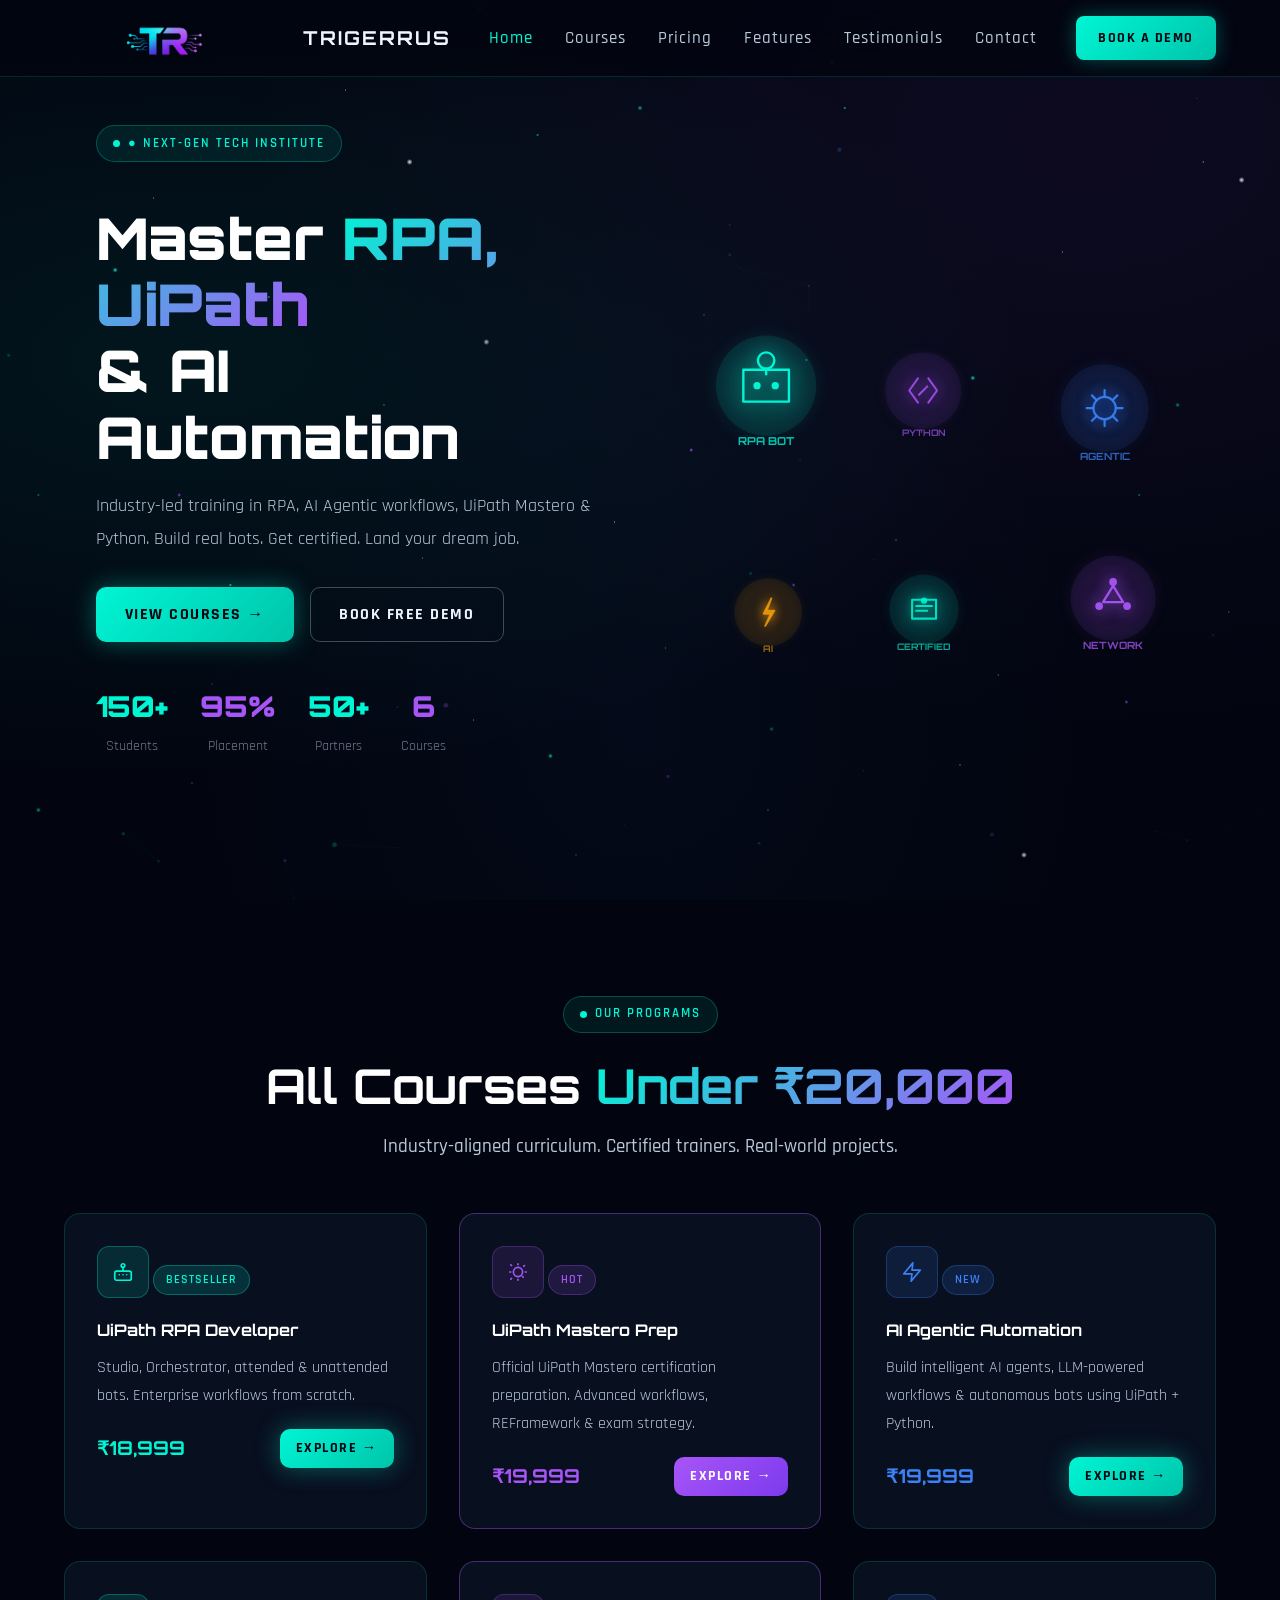
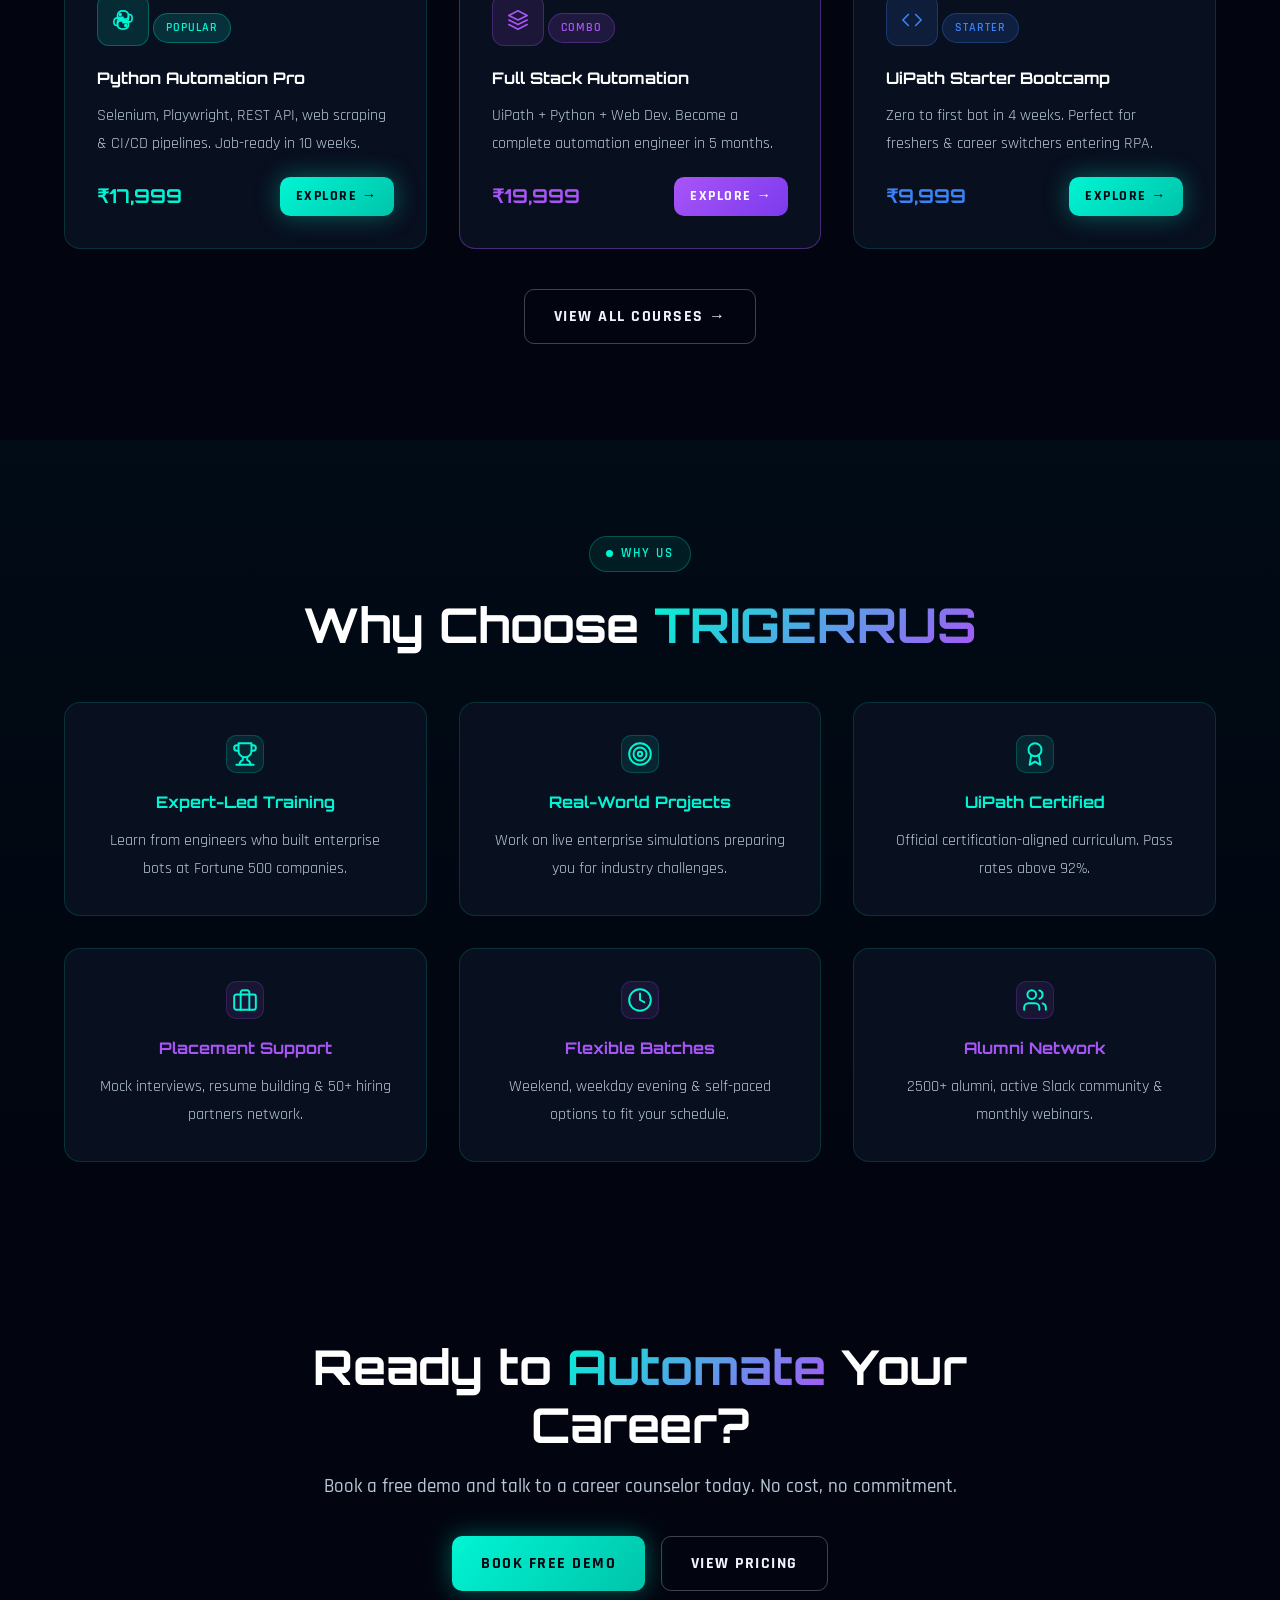
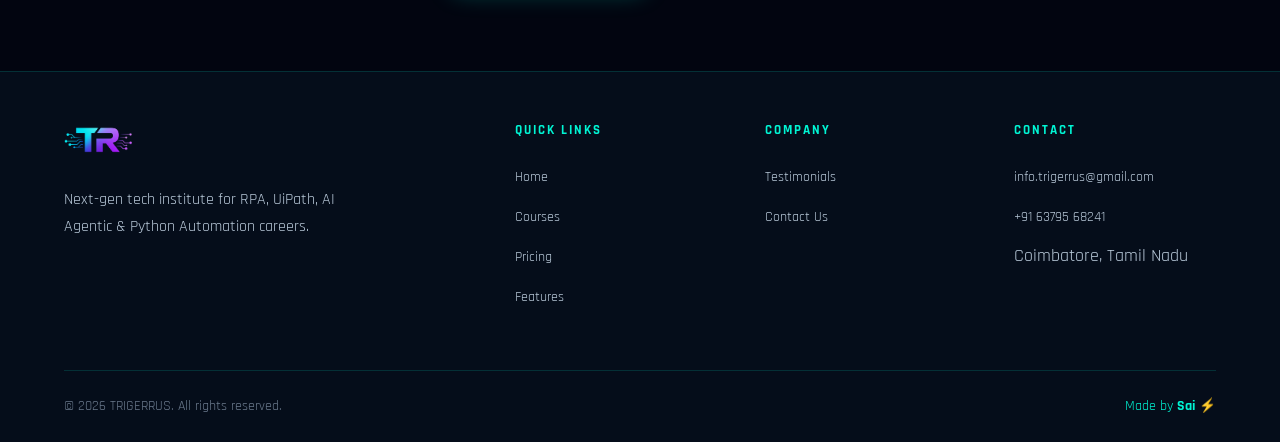
==== index.html @ ff3c1d86 "first commit" ====
<!DOCTYPE html>
<html lang="en">
<head>
  <meta charset="UTF-8"/>
  <meta name="viewport" content="width=device-width,initial-scale=1.0"/>
  <title>TRIGERRUS — Master RPA, UiPath & AI Automation</title>
  <link rel="stylesheet" href="css/style.css"/>
</head>
<body>
<div class="stars-bg"></div>
<canvas id="neuralCanvas" style="position:fixed;inset:0;z-index:0;pointer-events:none;opacity:0.35;"></canvas>

<div id="navbar-placeholder"></div>

<!-- HERO -->
<section class="hero-section" style="min-height:100vh;display:flex;align-items:center;padding-top:5rem;position:relative;z-index:2;">
  <div style="max-width:1200px;margin:0 auto;padding:0 2rem;display:grid;grid-template-columns:1fr 1fr;gap:4rem;align-items:center;">

    <!-- LEFT TEXT -->
    <div>
      <div class="section-tag fade-up">● NEXT-GEN TECH INSTITUTE</div>
      <h1 class="fade-up fade-up-delay-1" style="font-family:'Orbitron',sans-serif;font-size:clamp(2rem,4.5vw,3.8rem);font-weight:900;line-height:1.15;margin:1.2rem 0;">
        Master <span class="gradient-text">RPA, UiPath</span><br/>& AI Automation
      </h1>
      <p class="fade-up fade-up-delay-2" style="color:var(--text-secondary);font-size:1.15rem;line-height:1.8;margin-bottom:2rem;max-width:500px;">
        Industry-led training in RPA, AI Agentic workflows, UiPath Mastero & Python. Build real bots. Get certified. Land your dream job.
      </p>
      <div class="fade-up fade-up-delay-3" style="display:flex;gap:1rem;flex-wrap:wrap;">
        <a href="pages/courses.html" class="btn btn-primary">VIEW COURSES →</a>
        <a href="pages/contact.html" class="btn btn-secondary">BOOK FREE DEMO</a>
      </div>
      <div class="fade-up fade-up-delay-4" style="display:flex;gap:2rem;margin-top:2.5rem;flex-wrap:wrap;">
        <div style="text-align:center;">
          <div style="font-family:'Orbitron',sans-serif;font-size:1.8rem;font-weight:900;color:var(--cyan);" data-count="150" data-suffix="+">0+</div>
          <div style="color:var(--text-muted);font-size:0.9rem;margin-top:0.2rem;">Students</div>
        </div>
        <div style="text-align:center;">
          <div style="font-family:'Orbitron',sans-serif;font-size:1.8rem;font-weight:900;color:var(--purple);" data-count="95" data-suffix="%">0%</div>
          <div style="color:var(--text-muted);font-size:0.9rem;margin-top:0.2rem;">Placement</div>
        </div>
        <div style="text-align:center;">
          <div style="font-family:'Orbitron',sans-serif;font-size:1.8rem;font-weight:900;color:var(--cyan);" data-count="50" data-suffix="+">0+</div>
          <div style="color:var(--text-muted);font-size:0.9rem;margin-top:0.2rem;">Partners</div>
        </div>
        <div style="text-align:center;">
          <div style="font-family:'Orbitron',sans-serif;font-size:1.8rem;font-weight:900;color:var(--purple);" data-count="6" data-suffix="">0</div>
          <div style="color:var(--text-muted);font-size:0.9rem;margin-top:0.2rem;">Courses</div>
        </div>
      </div>
    </div>

    <!-- RIGHT — 3D Floating Icons -->
    <div class="fade-up fade-up-delay-2" style="position:relative;height:480px;display:flex;align-items:center;justify-content:center;">
      <canvas id="floatCanvas" style="width:100%;height:100%;"></canvas>
    </div>

  </div>
</section>

<!-- COURSES -->
<section style="position:relative;z-index:2;">
  <div style="max-width:1200px;margin:0 auto;">
    <div class="text-center" style="margin-bottom:3rem;">
      <div class="section-tag fade-up">OUR PROGRAMS</div>
      <h2 class="section-title fade-up fade-up-delay-1">All Courses <span class="gradient-text">Under ₹20,000</span></h2>
      <p class="section-subtitle fade-up fade-up-delay-2">Industry-aligned curriculum. Certified trainers. Real-world projects.</p>
    </div>
    <div class="grid-3">
      <div class="card fade-up">
        <div class="icon-box icon-box-cyan icon-cyan" data-icon="robot"></div>
        <span class="badge badge-cyan" style="margin-bottom:0.8rem;">BESTSELLER</span>
        <h3 style="font-family:'Orbitron',sans-serif;font-size:1rem;margin-bottom:0.6rem;">UiPath RPA Developer</h3>
        <p style="color:var(--text-secondary);font-size:0.97rem;margin-bottom:1.2rem;line-height:1.7;">Studio, Orchestrator, attended & unattended bots. Enterprise workflows from scratch.</p>
        <div style="display:flex;justify-content:space-between;align-items:center;">
          <span style="color:var(--cyan);font-family:'Orbitron',sans-serif;font-size:1.2rem;font-weight:700;">₹18,999</span>
          <a href="pages/courses.html" class="btn btn-primary" style="padding:0.45rem 1rem;font-size:0.9rem;">Explore →</a>
        </div>
      </div>
      <div class="card fade-up fade-up-delay-1" style="border-color:rgba(168,85,247,0.4);">
        <div class="icon-box icon-box-purple icon-purple" data-icon="sparkle"></div>
        <span class="badge badge-purple" style="margin-bottom:0.8rem;">HOT</span>
        <h3 style="font-family:'Orbitron',sans-serif;font-size:1rem;margin-bottom:0.6rem;">UiPath Mastero Prep</h3>
        <p style="color:var(--text-secondary);font-size:0.97rem;margin-bottom:1.2rem;line-height:1.7;">Official UiPath Mastero certification preparation. Advanced workflows, REFramework & exam strategy.</p>
        <div style="display:flex;justify-content:space-between;align-items:center;">
          <span style="color:var(--purple);font-family:'Orbitron',sans-serif;font-size:1.2rem;font-weight:700;">₹19,999</span>
          <a href="pages/courses.html" class="btn" style="padding:0.45rem 1rem;font-size:0.9rem;background:var(--gradient-purple);color:#fff;">Explore →</a>
        </div>
      </div>
      <div class="card fade-up fade-up-delay-2">
        <div class="icon-box icon-box-blue icon-blue" data-icon="zap"></div>
        <span class="badge badge-blue" style="margin-bottom:0.8rem;">NEW</span>
        <h3 style="font-family:'Orbitron',sans-serif;font-size:1rem;margin-bottom:0.6rem;">AI Agentic Automation</h3>
        <p style="color:var(--text-secondary);font-size:0.97rem;margin-bottom:1.2rem;line-height:1.7;">Build intelligent AI agents, LLM-powered workflows & autonomous bots using UiPath + Python.</p>
        <div style="display:flex;justify-content:space-between;align-items:center;">
          <span style="color:var(--blue);font-family:'Orbitron',sans-serif;font-size:1.2rem;font-weight:700;">₹19,999</span>
          <a href="pages/courses.html" class="btn btn-primary" style="padding:0.45rem 1rem;font-size:0.9rem;">Explore →</a>
        </div>
      </div>
      <div class="card fade-up">
        <div class="icon-box icon-box-cyan icon-cyan" data-icon="python"></div>
        <span class="badge badge-cyan" style="margin-bottom:0.8rem;">POPULAR</span>
        <h3 style="font-family:'Orbitron',sans-serif;font-size:1rem;margin-bottom:0.6rem;">Python Automation Pro</h3>
        <p style="color:var(--text-secondary);font-size:0.97rem;margin-bottom:1.2rem;line-height:1.7;">Selenium, Playwright, REST API, web scraping & CI/CD pipelines. Job-ready in 10 weeks.</p>
        <div style="display:flex;justify-content:space-between;align-items:center;">
          <span style="color:var(--cyan);font-family:'Orbitron',sans-serif;font-size:1.2rem;font-weight:700;">₹17,999</span>
          <a href="pages/courses.html" class="btn btn-primary" style="padding:0.45rem 1rem;font-size:0.9rem;">Explore →</a>
        </div>
      </div>
      <div class="card fade-up fade-up-delay-1" style="border-color:rgba(168,85,247,0.4);">
        <div class="icon-box icon-box-purple icon-purple" data-icon="layers"></div>
        <span class="badge badge-purple" style="margin-bottom:0.8rem;">COMBO</span>
        <h3 style="font-family:'Orbitron',sans-serif;font-size:1rem;margin-bottom:0.6rem;">Full Stack Automation</h3>
        <p style="color:var(--text-secondary);font-size:0.97rem;margin-bottom:1.2rem;line-height:1.7;">UiPath + Python + Web Dev. Become a complete automation engineer in 5 months.</p>
        <div style="display:flex;justify-content:space-between;align-items:center;">
          <span style="color:var(--purple);font-family:'Orbitron',sans-serif;font-size:1.2rem;font-weight:700;">₹19,999</span>
          <a href="pages/courses.html" class="btn" style="padding:0.45rem 1rem;font-size:0.9rem;background:var(--gradient-purple);color:#fff;">Explore →</a>
        </div>
      </div>
      <div class="card fade-up fade-up-delay-2">
        <div class="icon-box icon-box-blue icon-blue" data-icon="code"></div>
        <span class="badge badge-blue" style="margin-bottom:0.8rem;">STARTER</span>
        <h3 style="font-family:'Orbitron',sans-serif;font-size:1rem;margin-bottom:0.6rem;">UiPath Starter Bootcamp</h3>
        <p style="color:var(--text-secondary);font-size:0.97rem;margin-bottom:1.2rem;line-height:1.7;">Zero to first bot in 4 weeks. Perfect for freshers & career switchers entering RPA.</p>
        <div style="display:flex;justify-content:space-between;align-items:center;">
          <span style="color:var(--blue);font-family:'Orbitron',sans-serif;font-size:1.2rem;font-weight:700;">₹9,999</span>
          <a href="pages/courses.html" class="btn btn-primary" style="padding:0.45rem 1rem;font-size:0.9rem;">Explore →</a>
        </div>
      </div>
    </div>
    <div class="text-center" style="margin-top:2.5rem;">
      <a href="pages/courses.html" class="btn btn-secondary">View All Courses →</a>
    </div>
  </div>
</section>

<!-- WHY TRIGERRUS -->
<section style="background:linear-gradient(180deg,rgba(0,245,212,0.03) 0%,transparent 100%);position:relative;z-index:2;">
  <div style="max-width:1200px;margin:0 auto;">
    <div class="text-center" style="margin-bottom:3rem;">
      <div class="section-tag fade-up">WHY US</div>
      <h2 class="section-title fade-up fade-up-delay-1">Why Choose <span class="gradient-text">TRIGERRUS</span></h2>
    </div>
    <div class="grid-3">
      <div class="card fade-up" style="text-align:center;">
        <div style="display:flex;justify-content:center;margin-bottom:1rem;"><span class="contact-icon" data-icon="trophy"></span></div>
        <h3 style="font-family:'Orbitron',sans-serif;font-size:1rem;margin-bottom:0.7rem;color:var(--cyan);">Expert-Led Training</h3>
        <p style="color:var(--text-secondary);font-size:1rem;line-height:1.7;">Learn from engineers who built enterprise bots at Fortune 500 companies.</p>
      </div>
      <div class="card fade-up fade-up-delay-1" style="text-align:center;">
        <div style="display:flex;justify-content:center;margin-bottom:1rem;"><span class="contact-icon" data-icon="target"></span></div>
        <h3 style="font-family:'Orbitron',sans-serif;font-size:1rem;margin-bottom:0.7rem;color:var(--cyan);">Real-World Projects</h3>
        <p style="color:var(--text-secondary);font-size:1rem;line-height:1.7;">Work on live enterprise simulations preparing you for industry challenges.</p>
      </div>
      <div class="card fade-up fade-up-delay-2" style="text-align:center;">
        <div style="display:flex;justify-content:center;margin-bottom:1rem;"><span class="contact-icon" data-icon="award"></span></div>
        <h3 style="font-family:'Orbitron',sans-serif;font-size:1rem;margin-bottom:0.7rem;color:var(--cyan);">UiPath Certified</h3>
        <p style="color:var(--text-secondary);font-size:1rem;line-height:1.7;">Official certification-aligned curriculum. Pass rates above 92%.</p>
      </div>
      <div class="card fade-up" style="text-align:center;">
        <div style="display:flex;justify-content:center;margin-bottom:1rem;"><span class="contact-icon" style="background:rgba(168,85,247,0.1);border-color:rgba(168,85,247,0.2);" data-icon="briefcase"></span></div>
        <h3 style="font-family:'Orbitron',sans-serif;font-size:1rem;margin-bottom:0.7rem;color:var(--purple);">Placement Support</h3>
        <p style="color:var(--text-secondary);font-size:1rem;line-height:1.7;">Mock interviews, resume building & 50+ hiring partners network.</p>
      </div>
      <div class="card fade-up fade-up-delay-1" style="text-align:center;">
        <div style="display:flex;justify-content:center;margin-bottom:1rem;"><span class="contact-icon" style="background:rgba(168,85,247,0.1);border-color:rgba(168,85,247,0.2);" data-icon="clock"></span></div>
        <h3 style="font-family:'Orbitron',sans-serif;font-size:1rem;margin-bottom:0.7rem;color:var(--purple);">Flexible Batches</h3>
        <p style="color:var(--text-secondary);font-size:1rem;line-height:1.7;">Weekend, weekday evening & self-paced options to fit your schedule.</p>
      </div>
      <div class="card fade-up fade-up-delay-2" style="text-align:center;">
        <div style="display:flex;justify-content:center;margin-bottom:1rem;"><span class="contact-icon" style="background:rgba(168,85,247,0.1);border-color:rgba(168,85,247,0.2);" data-icon="users"></span></div>
        <h3 style="font-family:'Orbitron',sans-serif;font-size:1rem;margin-bottom:0.7rem;color:var(--purple);">Alumni Network</h3>
        <p style="color:var(--text-secondary);font-size:1rem;line-height:1.7;">2500+ alumni, active Slack community & monthly webinars.</p>
      </div>
    </div>
  </div>
</section>

<!-- CTA -->
<section style="text-align:center;padding:5rem 5%;position:relative;z-index:2;">
  <div style="max-width:700px;margin:0 auto;">
    <h2 class="section-title fade-up">Ready to <span class="gradient-text">Automate</span> Your Career?</h2>
    <p class="section-subtitle fade-up fade-up-delay-1" style="margin:1rem auto 2rem;">Book a free demo and talk to a career counselor today. No cost, no commitment.</p>
    <div class="fade-up fade-up-delay-2" style="display:flex;gap:1rem;justify-content:center;flex-wrap:wrap;">
      <a href="pages/contact.html" class="btn btn-primary">BOOK FREE DEMO</a>
      <a href="pages/pricing.html" class="btn btn-secondary">VIEW PRICING</a>
    </div>
  </div>
</section>

<div id="footer-placeholder"></div>

<script src="js/icons.js"></script>
<script src="js/nav-footer.js"></script>
<script src="js/main.js"></script>
<script>
// ── Neural background ──
(function(){
  var c=document.getElementById('neuralCanvas'),ctx=c.getContext('2d'),W,H,nodes=[],aid;
  function resize(){W=c.width=window.innerWidth;H=c.height=window.innerHeight;}
  resize();window.addEventListener('resize',function(){resize();build();});
  var CL=['rgba(0,245,212,','rgba(168,85,247,','rgba(59,130,246,'];
  var N=Math.min(45,Math.floor(W*H/26000)),D=145;
  function build(){nodes=[];for(var i=0;i<N;i++)nodes.push({x:Math.random()*W,y:Math.random()*H,vx:(Math.random()-.5)*.3,vy:(Math.random()-.5)*.3,r:Math.random()*2+1,c:CL[0|Math.random()*3],p:Math.random()*Math.PI*2});}
  build();
  function loop(){
    ctx.clearRect(0,0,W,H);
    nodes.forEach(function(n){n.x+=n.vx;n.y+=n.vy;n.p+=.02;if(n.x<0||n.x>W)n.vx*=-1;if(n.y<0||n.y>H)n.vy*=-1;});
    for(var i=0;i<nodes.length;i++)for(var j=i+1;j<nodes.length;j++){
      var dx=nodes[i].x-nodes[j].x,dy=nodes[i].y-nodes[j].y,d=Math.sqrt(dx*dx+dy*dy);
      if(d<D){ctx.beginPath();ctx.moveTo(nodes[i].x,nodes[i].y);ctx.lineTo(nodes[j].x,nodes[j].y);ctx.strokeStyle=nodes[i].c+(1-d/D)*.22+')';ctx.lineWidth=.7;ctx.stroke();}}
    nodes.forEach(function(n){var g=.6+.4*Math.sin(n.p);ctx.beginPath();ctx.arc(n.x,n.y,n.r*g,0,Math.PI*2);ctx.fillStyle=n.c+.7*g+')';ctx.fill();});
    aid=requestAnimationFrame(loop);
  }
  document.addEventListener('visibilitychange',function(){if(document.hidden)cancelAnimationFrame(aid);else loop();});
  loop();
})();

// ── 3D Floating Automation Icons ──
(function(){
  var canvas = document.getElementById('floatCanvas');
  if(!canvas) return;
  var ctx = canvas.getContext('2d');
  var W, H;

  function resize(){
    var rect = canvas.parentElement.getBoundingClientRect();
    W = canvas.width  = rect.width  || 480;
    H = canvas.height = rect.height || 480;
  }
  resize();
  window.addEventListener('resize', resize);

  // Icon definitions — path drawing functions
  var icons = [
    // Bot/Robot
    { draw: function(c,x,y,s){
        c.strokeRect(x-s*.5,y-s*.35,s,s*.7);
        c.beginPath();c.arc(x,y-s*.55,s*.18,0,Math.PI*2);c.stroke();
        c.beginPath();c.moveTo(x,y-s*.37);c.lineTo(x,y-s*.25);c.stroke();
        c.beginPath();c.arc(x-s*.2,y,s*.08,0,Math.PI*2);c.fill();
        c.beginPath();c.arc(x+s*.2,y,s*.08,0,Math.PI*2);c.fill();
      }, color:'#00f5d4', x:0, y:0, size:38, vx:.4, vy:.25, angle:0, depth:1.0, label:'RPA BOT' },
    // Code brackets
    { draw: function(c,x,y,s){
        c.beginPath();c.moveTo(x-s*.15,y-s*.35);c.lineTo(x-s*.4,y);c.lineTo(x-s*.15,y+s*.35);c.stroke();
        c.beginPath();c.moveTo(x+s*.15,y-s*.35);c.lineTo(x+s*.4,y);c.lineTo(x+s*.15,y+s*.35);c.stroke();
        c.beginPath();c.moveTo(x-s*.12,y+s*.12);c.lineTo(x+s*.12,y-s*.12);c.stroke();
      }, color:'#a855f7', x:0, y:0, size:34, vx:-.3, vy:.35, angle:0, depth:0.7, label:'PYTHON' },
    // Gear
    { draw: function(c,x,y,s){
        c.beginPath();c.arc(x,y,s*.28,0,Math.PI*2);c.stroke();
        for(var i=0;i<8;i++){
          var a=i*Math.PI/4;
          c.beginPath();c.moveTo(x+Math.cos(a)*s*.28,y+Math.sin(a)*s*.28);
          c.lineTo(x+Math.cos(a)*s*.45,y+Math.sin(a)*s*.45);c.stroke();
        }
      }, color:'#3b82f6', x:0, y:0, size:36, vx:.35, vy:-.28, angle:0, depth:0.85, label:'AGENTIC' },
    // Lightning bolt (AI)
    { draw: function(c,x,y,s){
        c.beginPath();c.moveTo(x+s*.1,y-s*.45);c.lineTo(x-s*.15,y+s*.05);c.lineTo(x+s*.08,y+s*.05);c.lineTo(x-s*.1,y+s*.45);c.lineTo(x+s*.2,y-s*.05);c.lineTo(x-s*.05,y-s*.05);c.closePath();c.fill();c.stroke();
      }, color:'#f59e0b', x:0, y:0, size:32, vx:-.4, vy:-.3, angle:0, depth:0.6, label:'AI' },
    // Certificate
    { draw: function(c,x,y,s){
        c.strokeRect(x-s*.38,y-s*.3,s*.76,s*.6);
        c.beginPath();c.moveTo(x-s*.25,y-s*.1);c.lineTo(x+s*.25,y-s*.1);c.stroke();
        c.beginPath();c.moveTo(x-s*.25,y+s*.05);c.lineTo(x+s*.1,y+s*.05);c.stroke();
        c.beginPath();c.arc(x,y-s*.27,s*.1,0,Math.PI*2);c.fill();
      }, color:'#00f5d4', x:0, y:0, size:30, vx:.28, vy:.4, angle:0, depth:0.75, label:'CERTIFIED' },
    // Network nodes
    { draw: function(c,x,y,s){
        var pts=[[0,-.42],[-.36,.2],[.36,.2]];
        pts.forEach(function(p){c.beginPath();c.arc(x+p[0]*s,y+p[1]*s,s*.1,0,Math.PI*2);c.fill();});
        c.beginPath();c.moveTo(x,y-s*.32);c.lineTo(x-s*.26,y+s*.1);c.moveTo(x,y-s*.32);c.lineTo(x+s*.26,y+s*.1);c.moveTo(x-s*.26,y+s*.1);c.lineTo(x+s*.26,y+s*.1);c.stroke();
      }, color:'#a855f7', x:0, y:0, size:34, vx:-.25, vy:-.38, angle:0, depth:0.9, label:'NETWORK' },
  ];

  // Spread icons in canvas
  icons.forEach(function(ic, i){
    var cols = 3, row = Math.floor(i/cols), col = i%cols;
    ic.x = (col+.5)*(W/cols) + (Math.random()-.5)*40;
    ic.y = (row+.5)*(H/2) + 60 + (Math.random()-.5)*40;
    ic.oy = ic.y;
    ic.phase = i * 1.05;
  });

  var t = 0;
  function loop(){
    ctx.clearRect(0,0,W,H);
    t += 0.012;

    // Sort by depth (painter's algorithm)
    var sorted = icons.slice().sort(function(a,b){return a.depth-b.depth;});

    sorted.forEach(function(ic){
      // Float up/down
      ic.y = ic.oy + Math.sin(t + ic.phase) * 18;
      ic.x += ic.vx * .4;
      if(ic.x < ic.size) { ic.x = ic.size; ic.vx *= -1; }
      if(ic.x > W-ic.size) { ic.x = W-ic.size; ic.vx *= -1; }

      var scale = 0.6 + ic.depth * 0.6;
      var alpha = 0.5 + ic.depth * 0.5;
      var s = ic.size * scale;

      ctx.save();
      ctx.globalAlpha = alpha;

      // Glow shadow
      ctx.shadowBlur = 18 * ic.depth;
      ctx.shadowColor = ic.color;

      // Draw glow bg circle
      var grd = ctx.createRadialGradient(ic.x, ic.y, 0, ic.x, ic.y, s*1.2);
      grd.addColorStop(0, ic.color.replace(')',',0.12)').replace('rgb','rgba').replace('#', 'rgba(').split('rgba(').pop().includes(',') ? ic.color+'22' : ic.color+'22');
      ctx.beginPath();
      ctx.arc(ic.x, ic.y, s*1.1, 0, Math.PI*2);
      ctx.fillStyle = ic.color + '18';
      ctx.fill();

      // Draw icon
      ctx.strokeStyle = ic.color;
      ctx.fillStyle   = ic.color;
      ctx.lineWidth   = 2 * scale;
      ctx.lineCap = 'round';
      ctx.lineJoin = 'round';
      ic.draw(ctx, ic.x, ic.y, s);

      // Label
      ctx.shadowBlur = 0;
      ctx.font = 'bold ' + Math.round(9*scale) + 'px Orbitron, sans-serif';
      ctx.fillStyle = ic.color;
      ctx.globalAlpha = alpha * 0.8;
      ctx.textAlign = 'center';
      ctx.fillText(ic.label, ic.x, ic.y + s*1.3);

      ctx.restore();
    });

    requestAnimationFrame(loop);
  }
  loop();
})();
</script>
</body>
</html>
---- css/style.css ----
@import url('https://fonts.googleapis.com/css2?family=Orbitron:wght@400;600;700;900&family=Rajdhani:wght@300;400;500;600;700&family=Inter:wght@300;400;500;600&display=swap');

:root {
  --bg-primary: #020510;
  --bg-secondary: #050d1a;
  --bg-card: #080f1f;
  --bg-card-hover: #0d1730;
  --cyan: #00f5d4;
  --cyan-dim: #00c4aa;
  --purple: #a855f7;
  --purple-dim: #7c3aed;
  --blue: #3b82f6;
  --text-primary: #f0f4ff;
  --text-secondary: #b8c8d8;
  --text-muted: #6b7a8d;
  --border: rgba(0, 245, 212, 0.15);
  --border-hover: rgba(0, 245, 212, 0.4);
  --glow-cyan: 0 0 30px rgba(0, 245, 212, 0.3);
  --glow-purple: 0 0 30px rgba(168, 85, 247, 0.3);
  --gradient-hero: linear-gradient(135deg, #020510 0%, #050d1a 50%, #080518 100%);
  --gradient-cyan: linear-gradient(135deg, #00f5d4, #00c4aa);
  --gradient-purple: linear-gradient(135deg, #a855f7, #7c3aed);
  --gradient-text: linear-gradient(135deg, #00f5d4 0%, #a855f7 100%);
}

*, *::before, *::after { margin: 0; padding: 0; box-sizing: border-box; }

html { scroll-behavior: smooth; }

body {
  background: var(--bg-primary);
  color: var(--text-primary);
  font-family: 'Rajdhani', sans-serif;
  font-size: 18px;
  line-height: 1.7;
  overflow-x: hidden;
}

/* GLOBAL FONT BOOSTS */
p, li, span, div { font-size: inherit; }
.section-subtitle { font-size: 1.2rem !important; line-height: 1.8 !important; }
.card p { font-size: 1rem !important; line-height: 1.75 !important; }
.nav-links a { font-size: 1.05rem !important; }

/* SCROLLBAR */
::-webkit-scrollbar { width: 6px; }
::-webkit-scrollbar-track { background: var(--bg-secondary); }
::-webkit-scrollbar-thumb { background: var(--cyan); border-radius: 3px; }

/* =============================================
   ANIMATED STAR / SPARKLE BACKGROUND
   ============================================= */
.stars-bg {
  position: fixed;
  inset: 0;
  z-index: 0;
  pointer-events: none;
  overflow: hidden;
  background:
    radial-gradient(ellipse at 15% 40%, rgba(0, 245, 212, 0.07) 0%, transparent 55%),
    radial-gradient(ellipse at 85% 15%, rgba(168, 85, 247, 0.07) 0%, transparent 55%),
    radial-gradient(ellipse at 50% 80%, rgba(59, 130, 246, 0.04) 0%, transparent 50%),
    var(--bg-primary);
}

/* Layer 1 — tiny white stars, slow twinkle */
.stars-bg::before {
  content: '';
  position: absolute;
  inset: 0;
  background-image:
    radial-gradient(1.2px 1.2px at  5%  8%, rgba(255,255,255,0.85) 0%, transparent 100%),
    radial-gradient(1px   1px   at 12% 22%, rgba(255,255,255,0.55) 0%, transparent 100%),
    radial-gradient(1.5px 1.5px at 18% 65%, rgba(0,245,212,0.9)   0%, transparent 100%),
    radial-gradient(1px   1px   at 24%  3%, rgba(255,255,255,0.6)  0%, transparent 100%),
    radial-gradient(1.2px 1.2px at 30% 45%, rgba(168,85,247,0.8)  0%, transparent 100%),
    radial-gradient(1px   1px   at 37% 80%, rgba(255,255,255,0.5)  0%, transparent 100%),
    radial-gradient(1.5px 1.5px at 42% 15%, rgba(0,245,212,0.7)   0%, transparent 100%),
    radial-gradient(1px   1px   at 48% 58%, rgba(255,255,255,0.65) 0%, transparent 100%),
    radial-gradient(1.2px 1.2px at 55% 35%, rgba(168,85,247,0.6)  0%, transparent 100%),
    radial-gradient(1px   1px   at 60% 90%, rgba(255,255,255,0.45) 0%, transparent 100%),
    radial-gradient(1.5px 1.5px at 66% 12%, rgba(0,245,212,0.8)   0%, transparent 100%),
    radial-gradient(1px   1px   at 72% 48%, rgba(255,255,255,0.55) 0%, transparent 100%),
    radial-gradient(1.2px 1.2px at 78% 75%, rgba(168,85,247,0.7)  0%, transparent 100%),
    radial-gradient(1px   1px   at 83% 28%, rgba(255,255,255,0.6)  0%, transparent 100%),
    radial-gradient(1.5px 1.5px at 89% 55%, rgba(0,245,212,0.5)   0%, transparent 100%),
    radial-gradient(1px   1px   at 94% 18%, rgba(255,255,255,0.7)  0%, transparent 100%),
    radial-gradient(1.2px 1.2px at  8% 42%, rgba(168,85,247,0.55) 0%, transparent 100%),
    radial-gradient(1px   1px   at 15% 87%, rgba(255,255,255,0.4)  0%, transparent 100%),
    radial-gradient(1.5px 1.5px at 21% 33%, rgba(0,245,212,0.65)  0%, transparent 100%),
    radial-gradient(1px   1px   at 33% 62%, rgba(255,255,255,0.5)  0%, transparent 100%),
    radial-gradient(1.2px 1.2px at 45% 95%, rgba(168,85,247,0.5)  0%, transparent 100%),
    radial-gradient(1px   1px   at 52% 72%, rgba(255,255,255,0.45) 0%, transparent 100%),
    radial-gradient(1.5px 1.5px at 63% 40%, rgba(0,245,212,0.6)   0%, transparent 100%),
    radial-gradient(1px   1px   at 75% 85%, rgba(255,255,255,0.55) 0%, transparent 100%),
    radial-gradient(1.2px 1.2px at 87% 5%,  rgba(168,85,247,0.65) 0%, transparent 100%),
    radial-gradient(1px   1px   at 96% 68%, rgba(255,255,255,0.4)  0%, transparent 100%),
    radial-gradient(1.5px 1.5px at  3% 55%, rgba(0,245,212,0.45)  0%, transparent 100%),
    radial-gradient(1px   1px   at 27% 10%, rgba(255,255,255,0.6)  0%, transparent 100%),
    radial-gradient(1.2px 1.2px at 57% 25%, rgba(168,85,247,0.4)  0%, transparent 100%),
    radial-gradient(1px   1px   at 70% 60%, rgba(255,255,255,0.5)  0%, transparent 100%);
  animation: starTwinkle1 6s ease-in-out infinite alternate;
}

/* Layer 2 — bigger glowing sparkles, faster flicker */
.stars-bg::after {
  content: '';
  position: absolute;
  inset: 0;
  background-image:
    radial-gradient(2.5px 2.5px at  9% 30%, rgba(0,245,212,0.95)  0%, transparent 100%),
    radial-gradient(2px   2px   at 20% 70%, rgba(168,85,247,0.85) 0%, transparent 100%),
    radial-gradient(3px   3px   at 32% 18%, rgba(255,255,255,0.9)  0%, transparent 100%),
    radial-gradient(2.5px 2.5px at 43% 84%, rgba(0,245,212,0.75)  0%, transparent 100%),
    radial-gradient(2px   2px   at 54% 50%, rgba(168,85,247,0.9)  0%, transparent 100%),
    radial-gradient(3px   3px   at 65%  7%, rgba(255,255,255,0.8)  0%, transparent 100%),
    radial-gradient(2.5px 2.5px at 76% 42%, rgba(0,245,212,0.85)  0%, transparent 100%),
    radial-gradient(2px   2px   at 88% 78%, rgba(168,85,247,0.7)  0%, transparent 100%),
    radial-gradient(3px   3px   at 97% 20%, rgba(255,255,255,0.9)  0%, transparent 100%),
    radial-gradient(2.5px 2.5px at  3% 90%, rgba(0,245,212,0.6)   0%, transparent 100%),
    radial-gradient(2px   2px   at 14% 55%, rgba(168,85,247,0.8)  0%, transparent 100%),
    radial-gradient(3px   3px   at 38% 38%, rgba(255,255,255,0.75) 0%, transparent 100%),
    radial-gradient(2.5px 2.5px at 50% 12%, rgba(0,245,212,0.7)   0%, transparent 100%),
    radial-gradient(2px   2px   at 62% 65%, rgba(168,85,247,0.65) 0%, transparent 100%),
    radial-gradient(3px   3px   at 80% 95%, rgba(255,255,255,0.8)  0%, transparent 100%),
    radial-gradient(2.5px 2.5px at 92% 45%, rgba(0,245,212,0.5)   0%, transparent 100%);
  animation: starTwinkle2 3.5s ease-in-out infinite alternate;
  filter: blur(0.4px);
}

@keyframes starTwinkle1 {
  0%   { opacity: 0.3; transform: scale(1); }
  30%  { opacity: 0.9; }
  60%  { opacity: 0.5; }
  100% { opacity: 1;   transform: scale(1.04); }
}
@keyframes starTwinkle2 {
  0%   { opacity: 0.2; transform: scale(0.97); }
  40%  { opacity: 1; }
  70%  { opacity: 0.4; }
  100% { opacity: 0.85; transform: scale(1.06); }
}

/* Floating sparkle particles via JS canvas */
#sparkleCanvas {
  position: fixed;
  inset: 0;
  z-index: 0;
  pointer-events: none;
  opacity: 0.7;
}

/* NAVBAR */
.navbar {
  position: fixed;
  top: 0;
  left: 0;
  right: 0;
  z-index: 1000;
  display: flex;
  align-items: center;
  justify-content: space-between;
  padding: 1rem 5%;
  background: rgba(2, 5, 16, 0.8);
  backdrop-filter: blur(20px);
  border-bottom: 1px solid var(--border);
  transition: all 0.3s ease;
}
.navbar.scrolled { background: rgba(2, 5, 16, 0.95); }

.logo {
  display: flex;
  align-items: center;
  gap: 0.5rem;
  text-decoration: none;
}
.logo-icon {
  width: 36px;
  height: 36px;
  background: var(--gradient-cyan);
  border-radius: 8px;
  display: flex;
  align-items: center;
  justify-content: center;
  font-family: 'Orbitron', sans-serif;
  font-weight: 900;
  font-size: 14px;
  color: var(--bg-primary);
}
.logo-text {
  font-family: 'Orbitron', sans-serif;
  font-weight: 700;
  font-size: 1.2rem;
  color: var(--text-primary);
  letter-spacing: 2px;
}

.nav-links {
  display: flex;
  align-items: center;
  gap: 2rem;
  list-style: none;
}
.nav-links a {
  color: var(--text-secondary);
  text-decoration: none;
  font-size: 0.95rem;
  font-weight: 500;
  letter-spacing: 1px;
  transition: color 0.3s ease;
  position: relative;
}
.nav-links a::after {
  content: '';
  position: absolute;
  bottom: -4px;
  left: 0;
  width: 0;
  height: 1px;
  background: var(--cyan);
  transition: width 0.3s ease;
}
.nav-links a:hover { color: var(--cyan); }
.nav-links a:hover::after { width: 100%; }
.nav-links a.active { color: var(--cyan); }

.btn-demo {
  background: var(--gradient-cyan);
  color: var(--bg-primary);
  padding: 0.6rem 1.4rem;
  border-radius: 8px;
  font-family: 'Rajdhani', sans-serif;
  font-weight: 700;
  font-size: 0.9rem;
  letter-spacing: 1.5px;
  text-transform: uppercase;
  text-decoration: none;
  border: none;
  cursor: pointer;
  transition: all 0.3s ease;
  box-shadow: 0 0 20px rgba(0, 245, 212, 0.3);
}
.btn-demo:hover {
  transform: translateY(-2px);
  box-shadow: 0 0 35px rgba(0, 245, 212, 0.5);
}

/* HAMBURGER */
.hamburger {
  display: none;
  flex-direction: column;
  gap: 5px;
  cursor: pointer;
  background: none;
  border: none;
  padding: 4px;
}
.hamburger span {
  display: block;
  width: 24px;
  height: 2px;
  background: var(--cyan);
  transition: all 0.3s ease;
}

/* BUTTONS */
.btn {
  display: inline-flex;
  align-items: center;
  gap: 0.5rem;
  padding: 0.8rem 1.8rem;
  border-radius: 10px;
  font-family: 'Rajdhani', sans-serif;
  font-weight: 700;
  font-size: 1rem;
  letter-spacing: 1.5px;
  text-transform: uppercase;
  text-decoration: none;
  border: none;
  cursor: pointer;
  transition: all 0.3s ease;
}
.btn-primary {
  background: var(--gradient-cyan);
  color: var(--bg-primary);
  box-shadow: 0 0 25px rgba(0, 245, 212, 0.35);
}
.btn-primary:hover {
  transform: translateY(-3px);
  box-shadow: 0 0 40px rgba(0, 245, 212, 0.55);
}
.btn-secondary {
  background: transparent;
  color: var(--text-primary);
  border: 1.5px solid rgba(255, 255, 255, 0.25);
}
.btn-secondary:hover {
  border-color: var(--cyan);
  color: var(--cyan);
  transform: translateY(-3px);
}

/* SECTION BASE */
section {
  position: relative;
  z-index: 1;
  padding: 6rem 5%;
}
.section-tag {
  display: inline-flex;
  align-items: center;
  gap: 0.5rem;
  background: rgba(0, 245, 212, 0.08);
  border: 1px solid rgba(0, 245, 212, 0.25);
  color: var(--cyan);
  padding: 0.4rem 1rem;
  border-radius: 50px;
  font-size: 0.8rem;
  font-weight: 600;
  letter-spacing: 2px;
  text-transform: uppercase;
  margin-bottom: 1.5rem;
}
.section-tag::before {
  content: '';
  width: 7px;
  height: 7px;
  background: var(--cyan);
  border-radius: 50%;
  animation: pulse 2s infinite;
}
@keyframes pulse {
  0%, 100% { opacity: 1; transform: scale(1); }
  50% { opacity: 0.5; transform: scale(0.8); }
}

.section-title {
  font-family: 'Orbitron', sans-serif;
  font-size: clamp(2rem, 4vw, 3rem);
  font-weight: 700;
  line-height: 1.2;
  margin-bottom: 1rem;
}
.gradient-text {
  background: var(--gradient-text);
  -webkit-background-clip: text;
  -webkit-text-fill-color: transparent;
  background-clip: text;
}
.section-subtitle {
  color: var(--text-secondary);
  font-size: 1.2rem;
  max-width: 640px;
  line-height: 1.85;
  font-weight: 500;
}
.text-center { text-align: center; }
.text-center .section-subtitle { margin: 0 auto; }

/* CARDS */
.card {
  background: var(--bg-card);
  border: 1px solid var(--border);
  border-radius: 16px;
  padding: 2rem;
  transition: all 0.4s ease;
  position: relative;
  overflow: hidden;
  font-size: 1.02rem;
}
.card::before {
  content: '';
  position: absolute;
  inset: 0;
  background: linear-gradient(135deg, rgba(0, 245, 212, 0.03), transparent);
  opacity: 0;
  transition: opacity 0.4s ease;
}
.card:hover {
  border-color: var(--border-hover);
  transform: translateY(-6px);
  box-shadow: var(--glow-cyan);
}
.card:hover::before { opacity: 1; }

/* GRID */
.grid-2 { display: grid; grid-template-columns: repeat(2, 1fr); gap: 2rem; }
.grid-3 { display: grid; grid-template-columns: repeat(3, 1fr); gap: 2rem; }
.grid-4 { display: grid; grid-template-columns: repeat(4, 1fr); gap: 1.5rem; }

/* BADGE */
.badge {
  display: inline-block;
  padding: 0.25rem 0.75rem;
  border-radius: 50px;
  font-size: 0.75rem;
  font-weight: 600;
  letter-spacing: 1px;
  text-transform: uppercase;
}
.badge-cyan { background: rgba(0, 245, 212, 0.15); color: var(--cyan); border: 1px solid rgba(0, 245, 212, 0.3); }
.badge-purple { background: rgba(168, 85, 247, 0.15); color: var(--purple); border: 1px solid rgba(168, 85, 247, 0.3); }
.badge-blue { background: rgba(59, 130, 246, 0.15); color: var(--blue); border: 1px solid rgba(59, 130, 246, 0.3); }

/* DIVIDER */
.divider {
  width: 100%;
  height: 1px;
  background: linear-gradient(90deg, transparent, var(--border), transparent);
  margin: 4rem 0;
}

/* =============================================
   ICON SYSTEM — data-icon SVG rendering
   ============================================= */

/* Icon box containers */
.icon-box {
  width: 52px;
  height: 52px;
  border-radius: 12px;
  display: flex;
  align-items: center;
  justify-content: center;
  margin-bottom: 1.2rem;
  flex-shrink: 0;
}
.icon-box-cyan  { background: rgba(0,245,212,0.12);  border: 1px solid rgba(0,245,212,0.28); }
.icon-box-purple{ background: rgba(168,85,247,0.12); border: 1px solid rgba(168,85,247,0.28); }
.icon-box-blue  { background: rgba(59,130,246,0.12); border: 1px solid rgba(59,130,246,0.28); }

/* Color inheritance for icons inside boxes */
.icon-cyan   { color: var(--cyan);   }
.icon-purple { color: var(--purple); }
.icon-blue   { color: var(--blue);   }

/* Make all SVG icons inside icon-box inherit color */
.icon-box svg, [data-icon] svg {
  display: block;
}
.icon-cyan svg   { stroke: var(--cyan)   !important; }
.icon-purple svg { stroke: var(--purple) !important; }
.icon-blue svg   { stroke: var(--blue)   !important; }

/* Contact info icons */
.contact-icon {
  display: inline-flex;
  align-items: center;
  justify-content: center;
  width: 42px;
  height: 42px;
  border-radius: 10px;
  background: rgba(0,245,212,0.1);
  border: 1px solid rgba(0,245,212,0.2);
  flex-shrink: 0;
}
.contact-icon svg { stroke: var(--cyan) !important; }

/* Star rating */
.star-rating {
  display: inline-flex;
  gap: 3px;
  align-items: center;
}
.star-rating [data-icon] svg,
.star-rating span svg {
  fill: #f59e0b !important;
  stroke: none !important;
  width: 15px !important;
  height: 15px !important;
}

/* Check / cross icons in lists */
.check-icon-svg {
  display: inline-flex;
  align-items: center;
  margin-right: 0.5rem;
  flex-shrink: 0;
}
.check-icon-svg svg { stroke: var(--cyan) !important; width: 15px; height: 15px; }
.cross-icon-svg {
  display: inline-flex;
  align-items: center;
  margin-right: 0.5rem;
  flex-shrink: 0;
}
.cross-icon-svg svg { stroke: var(--text-muted) !important; width: 15px; height: 15px; }

/* Duration chip icons */
.chip-icon {
  display: inline-flex;
  align-items: center;
  gap: 5px;
}
.chip-icon [data-icon] svg,
.chip-icon span svg {
  stroke: var(--text-secondary) !important;
  width: 13px !important;
  height: 13px !important;
}

/* Pricing check / cross */
.price-check svg { stroke: var(--cyan)   !important; width: 15px; height: 15px; }
.price-cross svg { stroke: var(--text-muted) !important; width: 15px; height: 15px; }

/* Step number circles keep style */
.step-num {
  width: 48px; height: 48px;
  border-radius: 50%;
  display: flex; align-items: center; justify-content: center;
  font-family: 'Orbitron', sans-serif;
  font-weight: 900; font-size: 0.9rem;
  flex-shrink: 0;
}



/* FOOTER */
footer {
  position: relative;
  z-index: 1;
  background: var(--bg-secondary);
  border-top: 1px solid var(--border);
  padding: 3rem 5% 1.5rem;
}
.footer-grid {
  display: grid;
  grid-template-columns: 2fr 1fr 1fr 1fr;
  gap: 3rem;
  margin-bottom: 3rem;
}
.footer-links { list-style: none; }
.footer-links li { margin-bottom: 0.6rem; }
.footer-links a {
  color: var(--text-secondary);
  text-decoration: none;
  font-size: 0.9rem;
  transition: color 0.3s;
}
.footer-links a:hover { color: var(--cyan); }
.footer-bottom {
  display: flex;
  justify-content: space-between;
  align-items: center;
  padding-top: 1.5rem;
  border-top: 1px solid var(--border);
  color: var(--text-muted);
  font-size: 0.85rem;
}

/* FORM */
.form-group { margin-bottom: 1.3rem; }
.form-label {
  display: block;
  font-size: 0.9rem;
  font-weight: 700;
  color: #ffffff;
  letter-spacing: 1.5px;
  margin-bottom: 0.55rem;
  text-transform: uppercase;
}
.form-input, .form-select, .form-textarea {
  width: 100%;
  background: rgba(255, 255, 255, 0.06);
  border: 1.5px solid rgba(0, 245, 212, 0.2);
  border-radius: 10px;
  padding: 0.9rem 1.1rem;
  color: #ffffff;
  font-family: 'Rajdhani', sans-serif;
  font-size: 1.05rem;
  font-weight: 500;
  transition: all 0.3s ease;
  outline: none;
  appearance: none;
  -webkit-appearance: none;
  position: relative;
  z-index: 10;
  pointer-events: auto;
  cursor: text;
}
.form-input:focus, .form-select:focus, .form-textarea:focus {
  border-color: var(--cyan);
  box-shadow: 0 0 0 3px rgba(0, 245, 212, 0.12);
  background: rgba(0, 245, 212, 0.05);
  color: #ffffff;
}
.form-input::placeholder, .form-textarea::placeholder {
  color: rgba(255, 255, 255, 0.35);
  font-weight: 400;
}
.form-select {
  color: #ffffff;
  cursor: pointer;
  z-index: 10;
  pointer-events: auto;
  background-image: url("data:image/svg+xml,%3Csvg xmlns='http://www.w3.org/2000/svg' width='12' height='12' viewBox='0 0 12 12'%3E%3Cpath fill='%2300f5d4' d='M6 8L1 3h10z'/%3E%3C/svg%3E");
  background-repeat: no-repeat;
  background-position: right 1rem center;
  padding-right: 2.5rem;
}
.form-select option {
  background: #080f1f;
  color: #ffffff;
  font-size: 1rem;
  padding: 0.5rem;
}
.form-select option:first-child { color: rgba(255,255,255,0.4); }
.form-textarea { resize: vertical; min-height: 130px; }
.form-row { display: grid; grid-template-columns: 1fr 1fr; gap: 1rem; }

/* Card headings & text forced white */
.card h3, .card h4 { color: #ffffff; }
.card p { color: rgba(255,255,255,0.75); }

/* Contact page info labels */
[style*="letter-spacing:1px"][style*="text-transform:uppercase"],
[style*="letter-spacing: 1px"] {
  color: rgba(255,255,255,0.55) !important;
}

/* General inline text fix */
* { -webkit-font-smoothing: antialiased; }
h1, h2, h3, h4, h5, h6 { color: #ffffff; }
p { color: rgba(255, 255, 255, 0.75); }

/* TOAST */
.toast {
  position: fixed;
  bottom: 2rem;
  right: 2rem;
  z-index: 9999;
  padding: 1rem 1.5rem;
  border-radius: 12px;
  font-weight: 600;
  font-size: 0.95rem;
  display: flex;
  align-items: center;
  gap: 0.7rem;
  transform: translateY(100px);
  opacity: 0;
  transition: all 0.4s cubic-bezier(0.34, 1.56, 0.64, 1);
}
.toast.show { transform: translateY(0); opacity: 1; }
.toast-success {
  background: rgba(0, 245, 212, 0.15);
  border: 1px solid var(--cyan);
  color: var(--cyan);
}
.toast-error {
  background: rgba(239, 68, 68, 0.15);
  border: 1px solid #ef4444;
  color: #ef4444;
}

/* ANIMATION */
.fade-up {
  opacity: 0;
  transform: translateY(30px);
  transition: all 0.7s ease;
}
.fade-up.visible { opacity: 1; transform: translateY(0); }
.fade-up-delay-1 { transition-delay: 0.1s; }
.fade-up-delay-2 { transition-delay: 0.2s; }
.fade-up-delay-3 { transition-delay: 0.3s; }
.fade-up-delay-4 { transition-delay: 0.4s; }

/* PAGE HERO (inner pages) */
.page-hero {
  min-height: 35vh;
  display: flex;
  align-items: center;
  padding: 8rem 5% 4rem;
  background: linear-gradient(180deg, rgba(0, 245, 212, 0.04) 0%, transparent 100%);
  border-bottom: 1px solid var(--border);
}

/* SUCCESS MESSAGE */
.success-box {
  background: rgba(0, 245, 212, 0.08);
  border: 1px solid rgba(0, 245, 212, 0.3);
  border-radius: 12px;
  padding: 1.5rem;
  color: var(--cyan);
  text-align: center;
  display: none;
}
.success-box.show { display: block; }

/* RESPONSIVE */
@media (max-width: 1024px) {
  .grid-4 { grid-template-columns: repeat(2, 1fr); }
  .footer-grid { grid-template-columns: 1fr 1fr; }
}
@media (max-width: 768px) {
  section { padding: 4rem 5%; }
  .grid-2, .grid-3, .grid-4 { grid-template-columns: 1fr; }
  .footer-grid { grid-template-columns: 1fr; gap: 2rem; }
  .nav-links { 
    display: none;
    position: fixed;
    top: 70px;
    left: 0;
    right: 0;
    background: rgba(2, 5, 16, 0.98);
    padding: 2rem 5%;
    flex-direction: column;
    gap: 1.5rem;
    border-bottom: 1px solid var(--border);
  }
  .nav-links.open { display: flex; }
  .hamburger { display: flex; }
  .form-row { grid-template-columns: 1fr; }
  .footer-bottom { flex-direction: column; gap: 0.5rem; text-align: center; }
}

/* =============================================
   ICON SYSTEM
   ============================================= */
.icon-box svg { display: block; }
[data-icon] { display: inline-flex; align-items: center; justify-content: center; }
.icon-cyan   { color: var(--cyan); }
.icon-purple { color: var(--purple); }
.icon-blue   { color: var(--blue); }
.icon-white  { color: #ffffff; }
.icon-muted  { color: var(--text-muted); }

/* chip icons */
.chip-icon { display: inline-flex; align-items: center; gap: 0.4rem; }
.chip-icon svg { width: 14px; height: 14px; flex-shrink: 0; }

/* check/cross list icons */
.check-icon-svg { color: var(--cyan); flex-shrink: 0; margin-top: 2px; display: flex; }
.cross-icon-svg { color: var(--text-muted); flex-shrink: 0; margin-top: 2px; display: flex; }

/* star rating */
.star-rating { display: flex; gap: 2px; color: var(--cyan); }
.star-rating svg { width: 15px; height: 15px; }

/* contact info icon wrap */
.contact-icon { 
  width: 38px; height: 38px; border-radius: 10px;
  background: rgba(0,245,212,0.1); border: 1px solid rgba(0,245,212,0.2);
  display: flex; align-items: center; justify-content: center;
  color: var(--cyan); flex-shrink: 0;
}
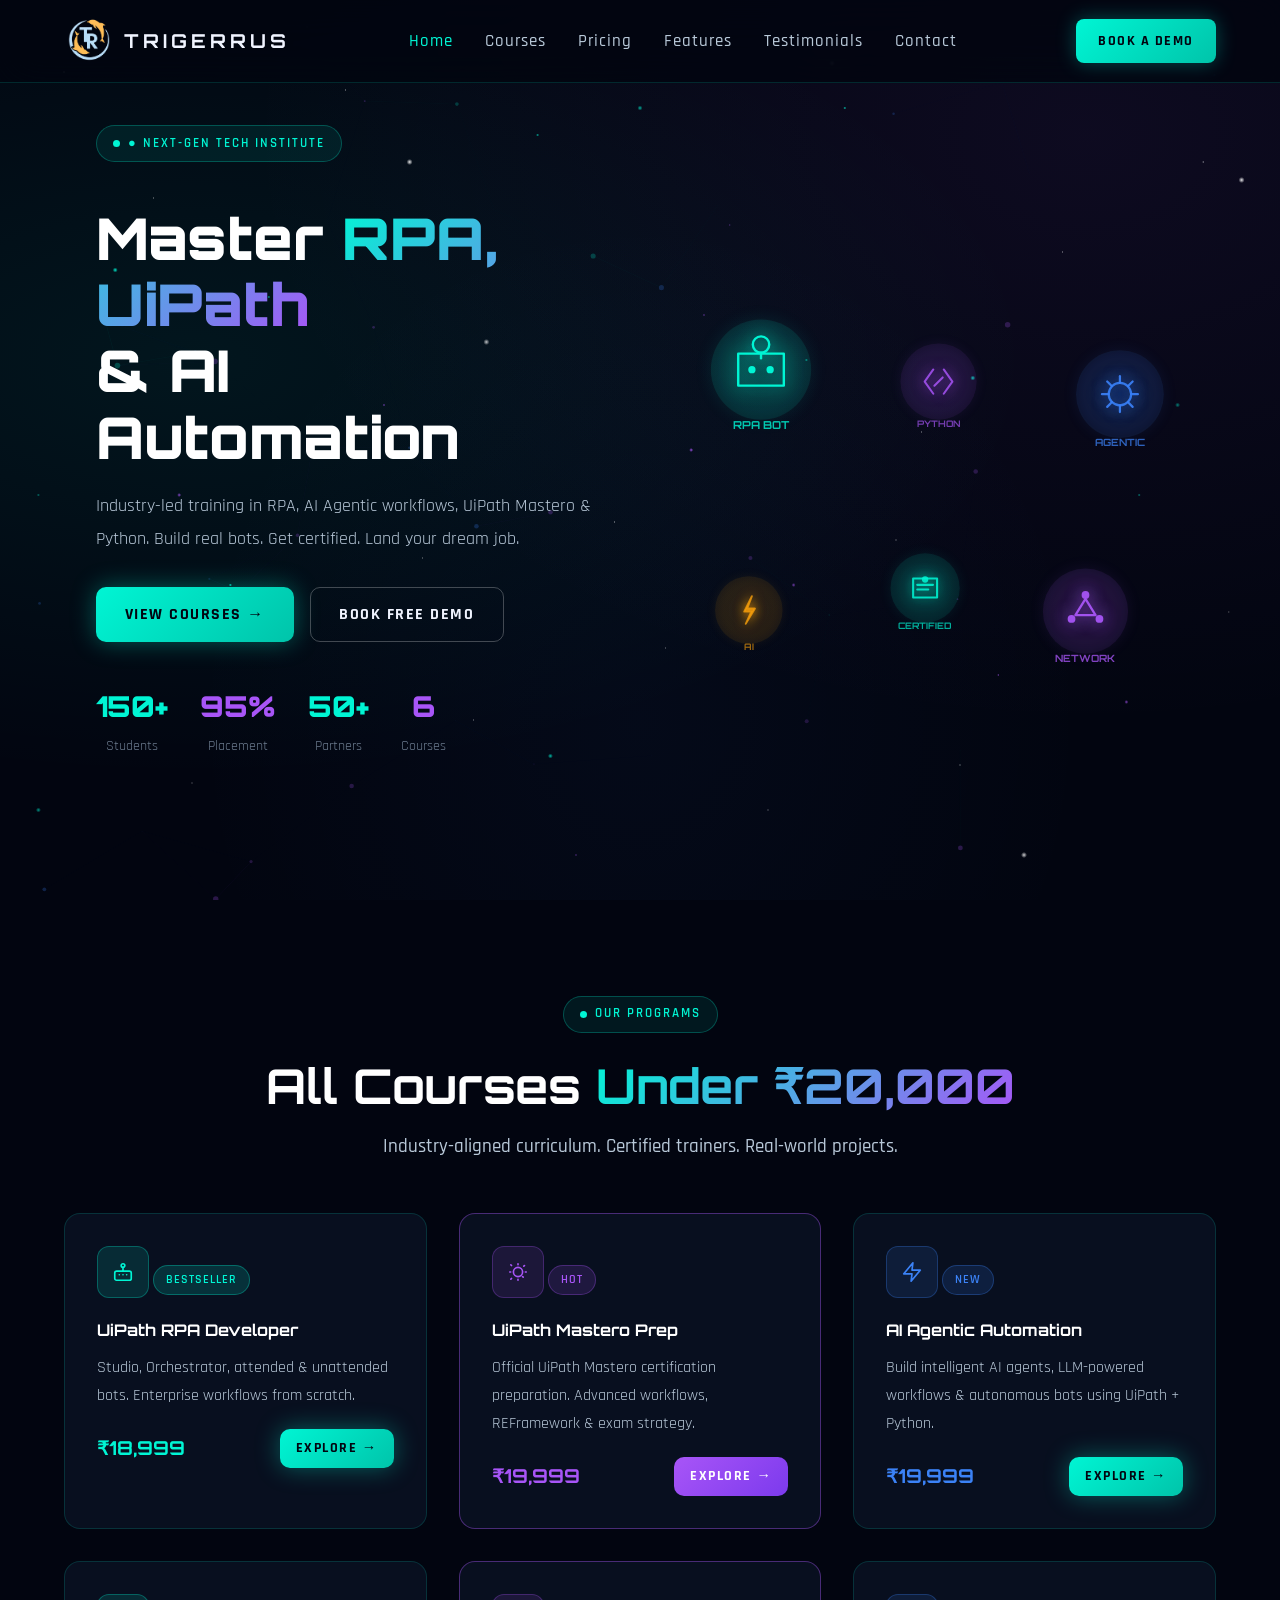
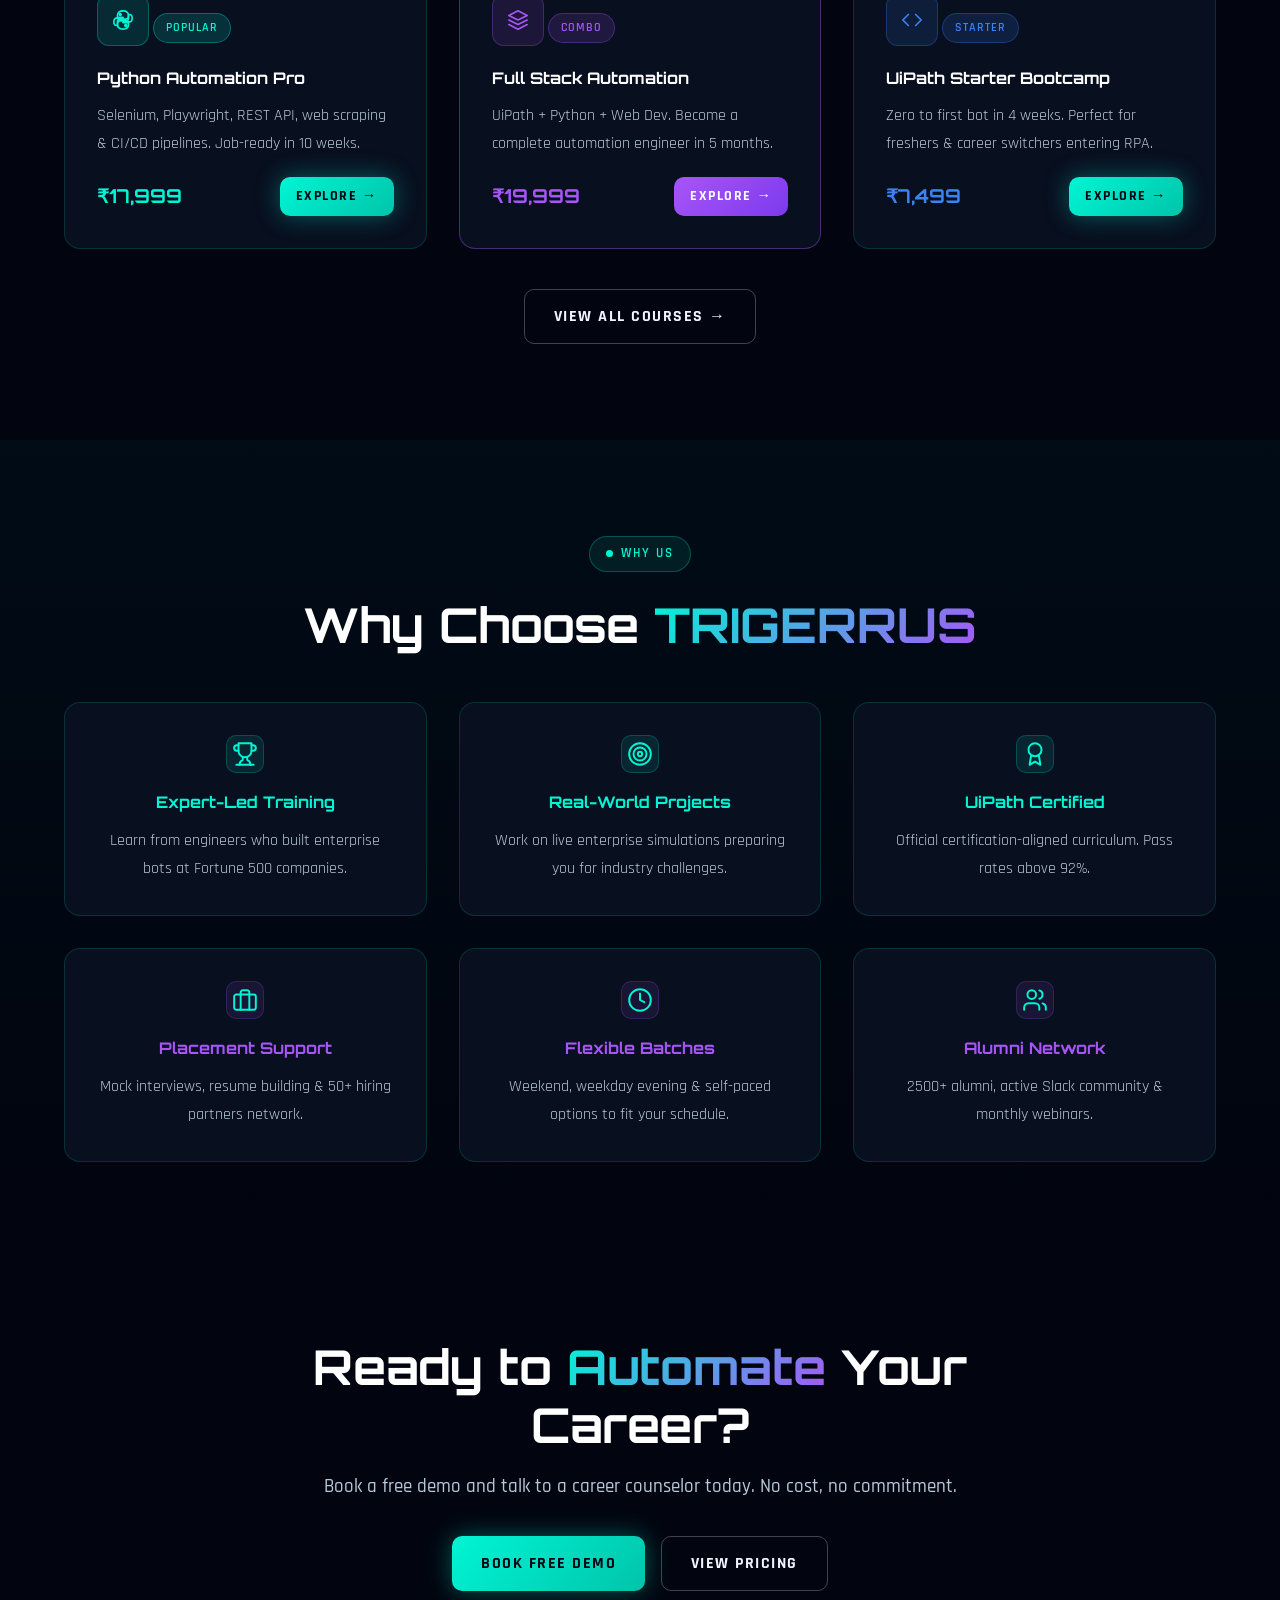
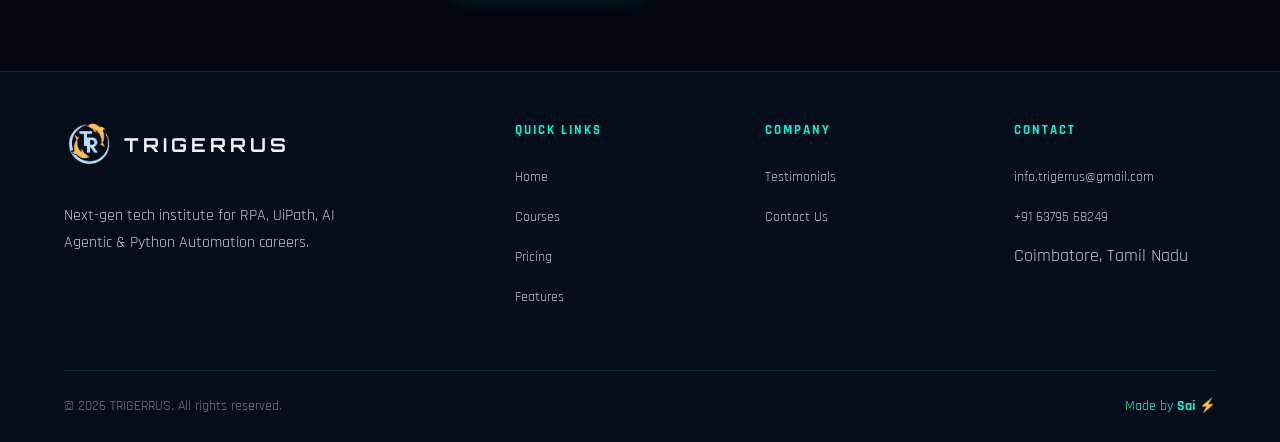
==== commit be301903: "updates" ====
--- a/index.html
+++ b/index.html
@@ -5,6 +5,7 @@
   <meta name="viewport" content="width=device-width,initial-scale=1.0"/>
   <title>TRIGERRUS — Master RPA, UiPath & AI Automation</title>
   <link rel="stylesheet" href="css/style.css"/>
+  <link rel="icon" type="image/png" href="assets/logo7.png">
 </head>
 <body>
 <div class="stars-bg"></div>
@@ -122,7 +123,7 @@
         <h3 style="font-family:'Orbitron',sans-serif;font-size:1rem;margin-bottom:0.6rem;">UiPath Starter Bootcamp</h3>
         <p style="color:var(--text-secondary);font-size:0.97rem;margin-bottom:1.2rem;line-height:1.7;">Zero to first bot in 4 weeks. Perfect for freshers & career switchers entering RPA.</p>
         <div style="display:flex;justify-content:space-between;align-items:center;">
-          <span style="color:var(--blue);font-family:'Orbitron',sans-serif;font-size:1.2rem;font-weight:700;">₹9,999</span>
+          <span style="color:var(--blue);font-family:'Orbitron',sans-serif;font-size:1.2rem;font-weight:700;">₹7,499</span>
           <a href="pages/courses.html" class="btn btn-primary" style="padding:0.45rem 1rem;font-size:0.9rem;">Explore →</a>
         </div>
       </div>
--- a/css/style.css
+++ b/css/style.css
@@ -192,7 +192,7 @@
   font-weight: 700;
   font-size: 1.2rem;
   color: var(--text-primary);
-  letter-spacing: 2px;
+  letter-spacing: 4px;
 }
 
 .nav-links {
@@ -686,31 +686,127 @@
 }
 .success-box.show { display: block; }
 
-/* RESPONSIVE */
+/* =============================================
+   RESPONSIVE
+   ============================================= */
 @media (max-width: 1024px) {
   .grid-4 { grid-template-columns: repeat(2, 1fr); }
   .footer-grid { grid-template-columns: 1fr 1fr; }
 }
+
 @media (max-width: 768px) {
-  section { padding: 4rem 5%; }
+  section { padding: 3.5rem 5%; }
   .grid-2, .grid-3, .grid-4 { grid-template-columns: 1fr; }
   .footer-grid { grid-template-columns: 1fr; gap: 2rem; }
-  .nav-links { 
+  .form-row { grid-template-columns: 1fr; }
+  .footer-bottom { flex-direction: column; gap: 0.5rem; text-align: center; }
+
+  /* Hero split → single column */
+  .hero-section > div { grid-template-columns: 1fr !important; gap: 2rem !important; }
+  .hero-section canvas { height: 280px !important; }
+
+  /* Page hero padding */
+  .page-hero { padding: 6rem 5% 3rem; }
+  .page-hero h1 { font-size: clamp(1.8rem, 6vw, 2.8rem); }
+
+  /* Navbar mobile */
+  .btn-demo { display: none; }
+
+  .nav-links {
     display: none;
-    position: fixed;
-    top: 70px;
+    position: absolute;
+    top: 68px;
     left: 0;
     right: 0;
+    margin-left: 235px;
     background: rgba(2, 5, 16, 0.98);
-    padding: 2rem 5%;
+    backdrop-filter: blur(20px);
+    -webkit-backdrop-filter: blur(20px);
+    padding: 1.5rem 5%;
     flex-direction: column;
-    gap: 1.5rem;
+    gap: 0;
     border-bottom: 1px solid var(--border);
+    z-index: 9998;
+    box-shadow: 0 10px 30px rgba(0,0,0,0.5);
   }
-  .nav-links.open { display: flex; }
-  .hamburger { display: flex; }
-  .form-row { grid-template-columns: 1fr; }
-  .footer-bottom { flex-direction: column; gap: 0.5rem; text-align: center; }
+  .nav-links.open { display:list-item;
+    justify-content: right;
+  
+  width:120px;
+background-color: #0d0e0e; }
+  .nav-links li { border-bottom: 1px solid rgba(255,255,255,0.05); }
+  .nav-links li:last-child { border-bottom: none; }
+  .nav-links a {
+    display: block;
+    padding: 0.9rem 0;
+    font-size: 1.05rem;
+    color: var(--text-secondary);
+  }
+  .nav-links a.active,
+  .nav-links a:hover { color: var(--cyan); }
+
+  /* Hamburger visible */
+  .hamburger {
+    display: flex;
+    z-index: 9999;
+    position: relative;
+  }
+  .hamburger span { transition: all 0.3s ease; }
+
+  /* Pricing toggle stacked */
+  .pricing-toggle { flex-wrap: wrap; justify-content: center; }
+
+  /* Stat counters wrap */
+  .stats-row { flex-wrap: wrap; gap: 1.5rem !important; }
+  .stats-row > div { min-width: 80px; }
+
+  /* Certificate highlights grid */
+  section [style*="grid-template-columns: repeat(3"] {
+    grid-template-columns: 1fr !important;
+  }
+
+  /* Contact grid → single col */
+  section > div > div[style*="grid-template-columns:1fr 1.5fr"] {
+    grid-template-columns: 1fr !important;
+    gap: 2rem !important;
+  }
+
+  /* Cards padding adjust */
+  .card { padding: 1.5rem; }
+
+  /* Buttons full width on small screens */
+  .btn { width: auto; }
+}
+
+@media (max-width: 480px) {
+  .navbar { padding: 0 4%; }
+  section { padding: 3rem 4%; }
+  .page-hero { padding: 5.5rem 4% 2.5rem; }
+
+  h1, .section-title {
+    font-size: clamp(1.6rem, 7vw, 2.2rem) !important;
+  }
+  .section-subtitle { font-size: 1rem; }
+
+  .btn { padding: 0.7rem 1.3rem; font-size: 0.9rem; letter-spacing: 1px; }
+
+  /* Stats row on index hero */
+  div[style*="gap:2rem"] { gap: 1.2rem !important; }
+
+  /* Footer grid single col */
+  .footer-grid { grid-template-columns: 1fr; }
+
+  /* Course filter buttons wrap */
+  .filter-btn { padding: 0.4rem 0.9rem; font-size: 0.88rem; }
+
+  /* Icon boxes smaller */
+  .icon-box { width: 44px; height: 44px; }
+
+  /* Form inputs full size */
+  .form-input, .form-select, .form-textarea {
+    font-size: 1rem;
+    padding: 0.8rem 1rem;
+  }
 }
 
 /* =============================================
